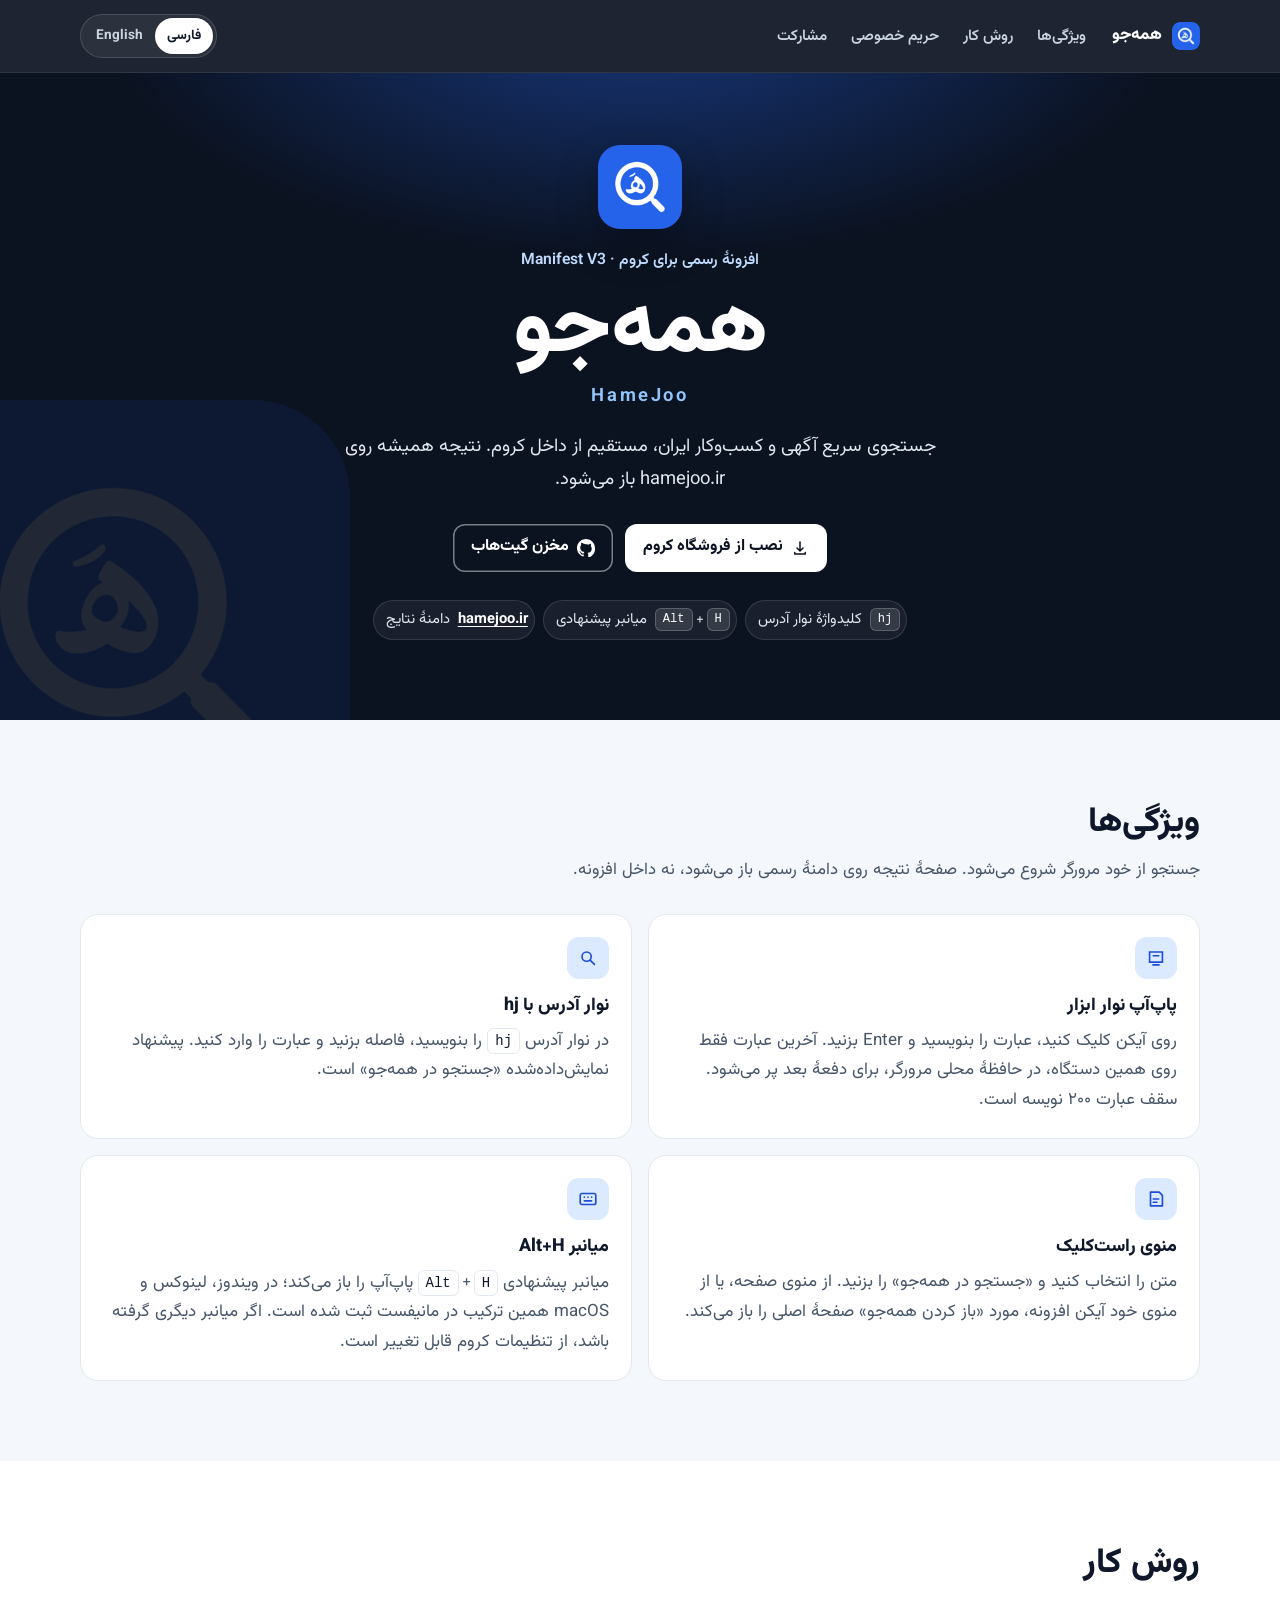
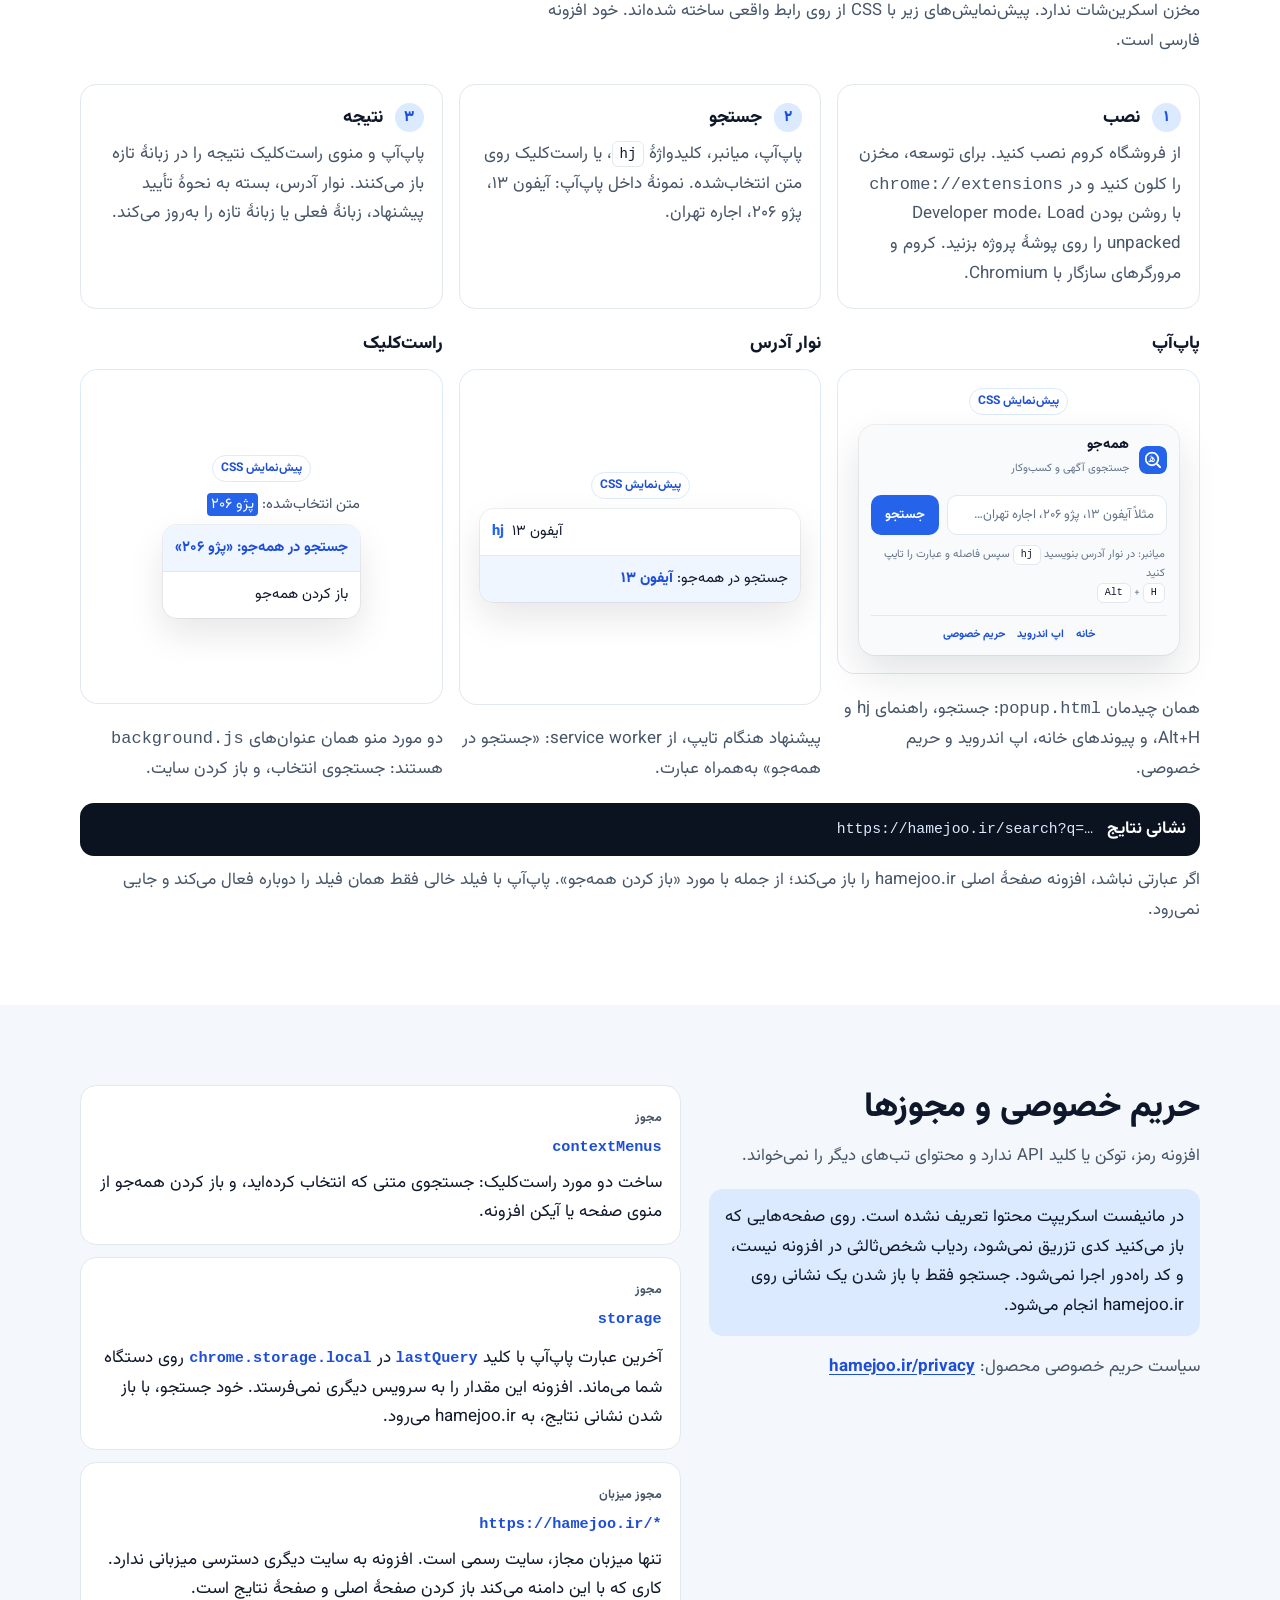
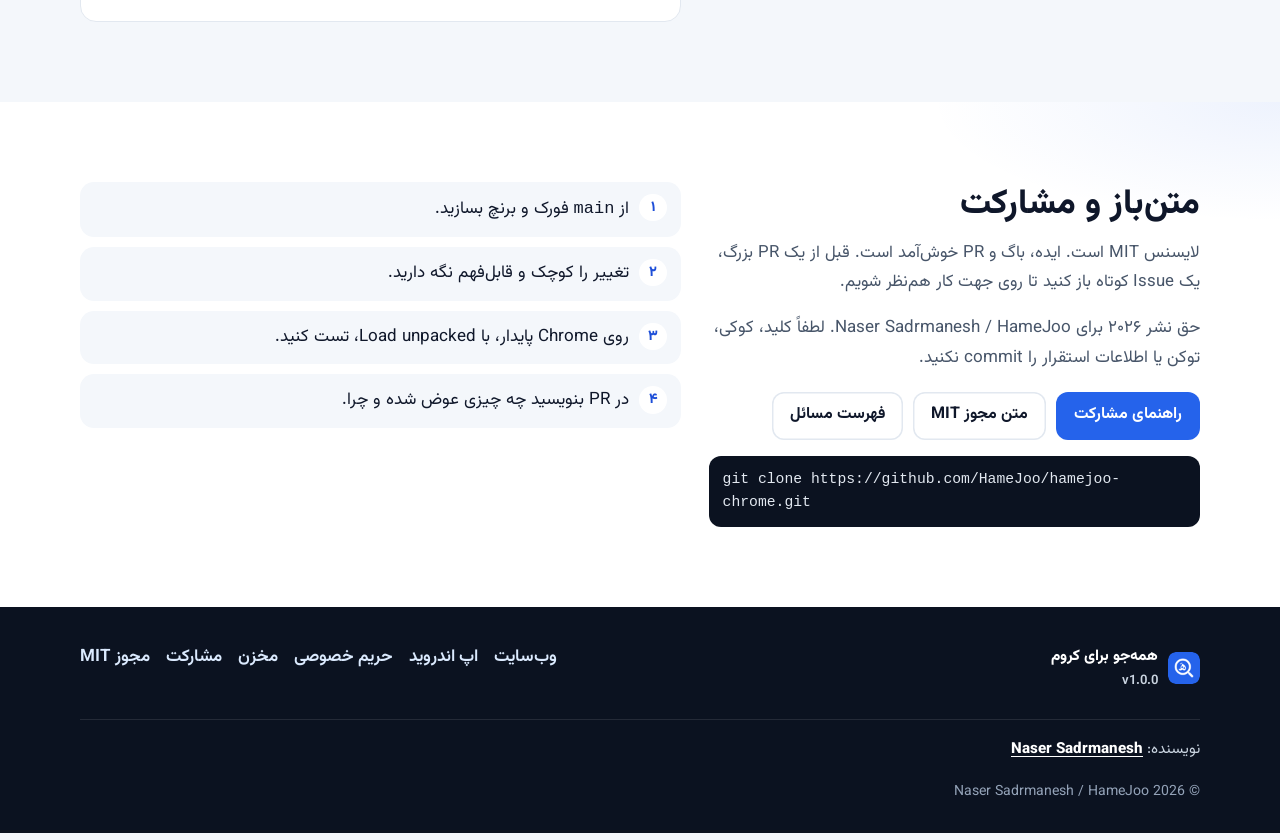
==== docs/index.html @ ddf00606 "Add a bilingual GitHub Pages site and refresh the README Publish a static Persian and English landin" ====
<!DOCTYPE html>
<html lang="fa" dir="rtl">
  <head>
    <meta charset="utf-8" />
    <meta name="viewport" content="width=device-width, initial-scale=1" />
    <title>همه‌جو برای کروم — جستجوی آگهی از داخل مرورگر</title>
    <meta
      name="description"
      content="افزونهٔ رسمی همه‌جو برای کروم. جستجوی آگهی و کسب‌وکار از پاپ‌آپ، نوار آدرس با کلیدواژهٔ hj، منوی راست‌کلیک و میانبر Alt+H. نتایج روی hamejoo.ir باز می‌شود."
    />
    <meta name="author" content="Naser Sadrmanesh" />
    <meta name="robots" content="index, follow" />
    <meta name="theme-color" content="#0b1220" />
    <meta name="color-scheme" content="light" />
    <meta name="google" content="notranslate" />
    <link rel="canonical" href="https://hamejoo.github.io/hamejoo-chrome/" />
    <link rel="alternate" hreflang="fa" href="https://hamejoo.github.io/hamejoo-chrome/?lang=fa" />
    <link rel="alternate" hreflang="en" href="https://hamejoo.github.io/hamejoo-chrome/?lang=en" />
    <link rel="alternate" hreflang="x-default" href="https://hamejoo.github.io/hamejoo-chrome/" />
    <meta property="og:type" content="website" />
    <meta property="og:site_name" content="همه‌جو" />
    <meta property="og:locale" content="fa_IR" />
    <meta property="og:locale:alternate" content="en_US" />
    <meta property="og:url" content="https://hamejoo.github.io/hamejoo-chrome/" />
    <meta property="og:title" content="همه‌جو برای کروم — جستجوی آگهی از داخل مرورگر" />
    <meta
      property="og:description"
      content="افزونهٔ رسمی همه‌جو برای کروم. جستجوی آگهی و کسب‌وکار از پاپ‌آپ، نوار آدرس با کلیدواژهٔ hj، منوی راست‌کلیک و میانبر Alt+H. نتایج روی hamejoo.ir باز می‌شود."
    />
    <meta property="og:image" content="https://hamejoo.github.io/hamejoo-chrome/icons/icon-512.png" />
    <meta property="og:image:type" content="image/png" />
    <meta property="og:image:width" content="512" />
    <meta property="og:image:height" content="512" />
    <meta property="og:image:alt" content="آیکن همه‌جو: ذره‌بین سفید و حرف ه روی زمینهٔ آبی" />
    <meta name="twitter:card" content="summary" />
    <meta name="twitter:title" content="همه‌جو برای کروم — جستجوی آگهی از داخل مرورگر" />
    <meta
      name="twitter:description"
      content="افزونهٔ رسمی همه‌جو برای کروم. جستجوی آگهی و کسب‌وکار از پاپ‌آپ، نوار آدرس با کلیدواژهٔ hj، منوی راست‌کلیک و میانبر Alt+H. نتایج روی hamejoo.ir باز می‌شود."
    />
    <meta name="twitter:image" content="https://hamejoo.github.io/hamejoo-chrome/icons/icon-512.png" />
    <meta name="twitter:image:alt" content="آیکن همه‌جو: ذره‌بین سفید و حرف ه روی زمینهٔ آبی" />
    <link rel="icon" href="icons/icon-32.png" type="image/png" sizes="32x32" />
    <link rel="icon" href="icons/icon-16.png" type="image/png" sizes="16x16" />
    <link rel="apple-touch-icon" href="icons/icon-128.png" />
    <link rel="preload" href="fonts/vazirmatn-wght.woff2" as="font" type="font/woff2" crossorigin />
    <link rel="stylesheet" href="styles.css" />
    <script>
      (function () {
        var lang = "fa";
        try {
          var q = new URLSearchParams(location.search).get("lang");
          if (q) q = q.toLowerCase();
          if (q === "en" || q === "fa") lang = q;
          else {
            var saved = localStorage.getItem("hamejoo-site-lang");
            if (saved === "en" || saved === "fa") lang = saved;
          }
        } catch (e) {}
        document.documentElement.lang = lang;
        document.documentElement.dir = lang === "fa" ? "rtl" : "ltr";
        if (lang === "en") {
          document.title = "HameJoo for Chrome — search classifieds from the browser";
        }
      })();
    </script>
    <script type="application/ld+json">
      {
        "@context": "https://schema.org",
        "@type": "SoftwareApplication",
        "name": "همه‌جو — جستجوی آگهی",
        "alternateName": "HameJoo for Chrome",
        "applicationCategory": "BrowserApplication",
        "operatingSystem": "Chrome",
        "softwareVersion": "1.0.0",
        "inLanguage": "fa",
        "description": "جستجوی سریع آگهی و کسب‌وکار در همه‌جو از نوار آدرس، منوی راست‌کلیک و پاپ‌آپ.",
        "url": "https://hamejoo.github.io/hamejoo-chrome/",
        "installUrl": "https://chromewebstore.google.com/detail/hhchlcjldhlccicaaeiifmfdbacedhoi",
        "image": "https://hamejoo.github.io/hamejoo-chrome/icons/icon-512.png",
        "codeRepository": "https://github.com/HameJoo/hamejoo-chrome",
        "license": "https://opensource.org/licenses/MIT",
        "author": {
          "@type": "Person",
          "name": "Naser Sadrmanesh",
          "url": "https://github.com/sadrmanesh"
        },
        "publisher": {
          "@type": "Organization",
          "name": "HameJoo",
          "url": "https://hamejoo.ir"
        }
      }
    </script>
  </head>
  <body id="top">
    <a class="skip" href="#main">
      <span data-fa>رفتن به محتوا</span>
      <span data-en>Skip to content</span>
    </a>

    <header class="site-header">
      <div class="wrap header-inner">
        <a class="brand" href="#top">
          <img src="icons/icon-32.png" width="28" height="28" alt="" />
          <span lang="fa">همه‌جو</span>
          <span class="sr-only" data-en>HameJoo</span>
        </a>
        <nav class="nav-primary" aria-label="بخش‌های صفحه">
          <a href="#features">
            <span data-fa>ویژگی‌ها</span>
            <span data-en>Features</span>
          </a>
          <a href="#how">
            <span data-fa>روش کار</span>
            <span data-en>How it works</span>
          </a>
          <a href="#privacy">
            <span data-fa>حریم خصوصی</span>
            <span data-en>Privacy</span>
          </a>
          <a href="#contribute">
            <span data-fa>مشارکت</span>
            <span data-en>Contribute</span>
          </a>
        </nav>
        <div class="lang" role="group" aria-label="زبان صفحه">
          <button type="button" data-lang="fa" lang="fa" aria-pressed="true">فارسی</button>
          <button type="button" data-lang="en" lang="en" aria-pressed="false">English</button>
        </div>
      </div>
    </header>

    <noscript>
      <p class="noscript">انتخاب زبان انگلیسی به جاوااسکریپت نیاز دارد. متن پیش‌فرض این صفحه فارسی است.</p>
    </noscript>

    <main id="main">
      <section class="hero" aria-labelledby="hero-title">
        <img
          class="hero-watermark"
          src="icons/icon-512.png"
          width="512"
          height="512"
          alt=""
          decoding="async"
          fetchpriority="low"
        />
        <div class="wrap hero-inner">
          <img
            class="hero-logo"
            src="icons/icon-128.png"
            width="84"
            height="84"
            alt=""
            fetchpriority="high"
          />
          <p class="eyebrow">
            <span data-fa>افزونهٔ رسمی برای کروم · Manifest V3</span>
            <span data-en>Official Chrome extension · Manifest V3</span>
          </p>
          <h1 id="hero-title">
            <span data-fa>همه‌جو</span>
            <span data-en lang="en">HameJoo</span>
          </h1>
          <p class="subname">
            <span data-fa lang="en">HameJoo</span>
            <span data-en lang="fa">همه‌جو</span>
          </p>
          <p class="lede">
            <span data-fa>جستجوی سریع آگهی و کسب‌وکار ایران، مستقیم از داخل کروم. نتیجه همیشه روی hamejoo.ir باز می‌شود.</span>
            <span data-en>Search Iranian classifieds and businesses straight from Chrome. Results always open on hamejoo.ir.</span>
          </p>
          <div class="actions">
            <a
              class="btn btn-light"
              href="https://chromewebstore.google.com/detail/hhchlcjldhlccicaaeiifmfdbacedhoi"
              target="_blank"
              rel="noopener noreferrer"
            >
              <svg viewBox="0 0 24 24" width="18" height="18" aria-hidden="true">
                <path
                  fill="currentColor"
                  d="M12 3a1 1 0 0 1 1 1v9.59l2.3-2.3a1 1 0 1 1 1.4 1.42l-4 4a1 1 0 0 1-1.4 0l-4-4a1 1 0 0 1 1.4-1.42L11 13.6V4a1 1 0 0 1 1-1zm-7 14a1 1 0 0 1 1 1v1h12v-1a1 1 0 1 1 2 0v2a1 1 0 0 1-1 1H5a1 1 0 0 1-1-1v-2a1 1 0 0 1 1-1z"
                />
              </svg>
              <span data-fa>نصب از فروشگاه کروم</span>
              <span data-en>Install from the Chrome Web Store</span>
              <span class="sr-only" data-fa>، در زبانهٔ تازه</span>
              <span class="sr-only" data-en>, opens in a new tab</span>
            </a>
            <a
              class="btn btn-ghost"
              href="https://github.com/HameJoo/hamejoo-chrome"
              target="_blank"
              rel="noopener noreferrer"
            >
              <svg viewBox="0 0 16 16" width="18" height="18" aria-hidden="true">
                <path
                  fill="currentColor"
                  d="M8 0C3.58 0 0 3.58 0 8c0 3.54 2.29 6.53 5.47 7.59.4.07.55-.17.55-.38 0-.19-.01-.82-.01-1.49-2.01.37-2.53-.49-2.69-.94-.09-.23-.48-.94-.82-1.13-.28-.15-.68-.52-.01-.53.63-.01 1.08.58 1.23.82.72 1.21 1.87.87 2.33.66.07-.52.28-.87.51-1.07-1.78-.2-3.64-.89-3.64-3.95 0-.87.31-1.59.82-2.15-.08-.2-.36-1.02.08-2.12 0 0 .67-.21 2.2.82A7.65 7.65 0 0 1 8 4.77c.68.003 1.36.092 2 .27 1.53-1.04 2.2-.82 2.2-.82.44 1.1.16 1.92.08 2.12.51.56.82 1.27.82 2.15 0 3.07-1.87 3.75-3.65 3.95.29.25.54.73.54 1.48 0 1.07-.01 1.93-.01 2.2 0 .21.15.46.55.38A8.01 8.01 0 0 0 16 8c0-4.42-3.58-8-8-8z"
                />
              </svg>
              <span data-fa>مخزن گیت‌هاب</span>
              <span data-en>View on GitHub</span>
              <span class="sr-only" data-fa>، در زبانهٔ تازه</span>
              <span class="sr-only" data-en>, opens in a new tab</span>
            </a>
          </div>
          <ul class="facts">
            <li>
              <kbd>hj</kbd>
              <span data-fa>کلیدواژهٔ نوار آدرس</span>
              <span data-en>address-bar keyword</span>
            </li>
            <li>
              <span class="keys" dir="ltr"><kbd>Alt</kbd>+<kbd>H</kbd></span>
              <span data-fa>میانبر پیشنهادی</span>
              <span data-en>suggested shortcut</span>
            </li>
            <li>
              <a href="https://hamejoo.ir/" target="_blank" rel="noopener noreferrer">hamejoo.ir</a>
              <span data-fa>دامنهٔ نتایج</span>
              <span data-en>where results open</span>
            </li>
          </ul>
        </div>
      </section>

      <section id="features" aria-labelledby="features-title">
        <div class="wrap">
          <div class="section-head">
            <h2 id="features-title">
              <span data-fa>ویژگی‌ها</span>
              <span data-en>Features</span>
            </h2>
            <p>
              <span data-fa>جستجو از خود مرورگر شروع می‌شود. صفحهٔ نتیجه روی دامنهٔ رسمی باز می‌شود، نه داخل افزونه.</span>
              <span data-en>Search starts in the browser. The results page opens on the official domain, not inside the extension.</span>
            </p>
          </div>
          <div class="grid-2">
            <article class="card">
              <div class="card-icon" aria-hidden="true">
                <svg viewBox="0 0 24 24" width="22" height="22">
                  <path
                    fill="none"
                    stroke="currentColor"
                    stroke-width="1.8"
                    d="M5 5.5h14v11H5zM8 19.5h8"
                  />
                  <path fill="none" stroke="currentColor" stroke-width="1.8" stroke-linecap="round" d="M9 9.5h6" />
                </svg>
              </div>
              <h3>
                <span data-fa>پاپ‌آپ نوار ابزار</span>
                <span data-en>Toolbar popup</span>
              </h3>
              <p>
                <span data-fa>روی آیکن کلیک کنید، عبارت را بنویسید و Enter بزنید. آخرین عبارت فقط روی همین دستگاه، در حافظهٔ محلی مرورگر، برای دفعهٔ بعد پر می‌شود. سقف عبارت ۲۰۰ نویسه است.</span>
                <span data-en>Click the icon, type a query, and press Enter. The last query is filled in next time from browser storage on this device only. Queries are limited to 200 characters.</span>
              </p>
            </article>
            <article class="card">
              <div class="card-icon" aria-hidden="true">
                <svg viewBox="0 0 24 24" width="22" height="22">
                  <circle cx="10.5" cy="10.5" r="5" fill="none" stroke="currentColor" stroke-width="1.8" />
                  <path fill="none" stroke="currentColor" stroke-width="1.8" stroke-linecap="round" d="M14.5 14.5 19 19" />
                </svg>
              </div>
              <h3>
                <span data-fa>نوار آدرس با hj</span>
                <span data-en>Address bar with hj</span>
              </h3>
              <p>
                <span data-fa>در نوار آدرس <span class="keys" dir="ltr"><kbd>hj</kbd></span> را بنویسید، فاصله بزنید و عبارت را وارد کنید. پیشنهاد نمایش‌داده‌شده «جستجو در همه‌جو» است.</span>
                <span data-en>Type <kbd>hj</kbd> in the address bar, press space, then the query. The suggestion reads «جستجو در همه‌جو».</span>
              </p>
            </article>
            <article class="card">
              <div class="card-icon" aria-hidden="true">
                <svg viewBox="0 0 24 24" width="22" height="22">
                  <path
                    fill="none"
                    stroke="currentColor"
                    stroke-width="1.8"
                    stroke-linejoin="round"
                    d="M6 4.5h9.5L19 8v11.5H6z"
                  />
                  <path fill="none" stroke="currentColor" stroke-width="1.8" stroke-linecap="round" d="M9 12h6M9 15.5h4" />
                </svg>
              </div>
              <h3>
                <span data-fa>منوی راست‌کلیک</span>
                <span data-en>Right-click menu</span>
              </h3>
              <p>
                <span data-fa>متن را انتخاب کنید و «جستجو در همه‌جو» را بزنید. از منوی صفحه، یا از منوی خود آیکن افزونه، مورد «باز کردن همه‌جو» صفحهٔ اصلی را باز می‌کند.</span>
                <span data-en>Select text and choose «جستجو در همه‌جو». From the page menu, or the extension icon’s menu, «باز کردن همه‌جو» opens the homepage.</span>
              </p>
            </article>
            <article class="card">
              <div class="card-icon" aria-hidden="true">
                <svg viewBox="0 0 24 24" width="22" height="22">
                  <rect x="3.5" y="6" width="17" height="12" rx="2" fill="none" stroke="currentColor" stroke-width="1.8" />
                  <path fill="none" stroke="currentColor" stroke-width="1.8" stroke-linecap="round" d="M8 10h.01M12 10h.01M16 10h.01M8 14h8" />
                </svg>
              </div>
              <h3>
                <span data-fa>میانبر Alt+H</span>
                <span data-en>Alt+H shortcut</span>
              </h3>
              <p>
                <span data-fa>میانبر پیشنهادی <span class="keys" dir="ltr"><kbd>Alt</kbd>+<kbd>H</kbd></span> پاپ‌آپ را باز می‌کند؛ در ویندوز، لینوکس و macOS همین ترکیب در مانیفست ثبت شده است. اگر میانبر دیگری گرفته باشد، از تنظیمات کروم قابل تغییر است.</span>
                <span data-en>The suggested shortcut <span class="keys" dir="ltr"><kbd>Alt</kbd>+<kbd>H</kbd></span> opens the popup. The manifest sets that combination on Windows, Linux, and macOS. Chrome lets you change it if the keys are already taken.</span>
              </p>
            </article>
          </div>
        </div>
      </section>

      <section id="how" class="band" aria-labelledby="how-title">
        <div class="wrap">
          <div class="section-head">
            <h2 id="how-title">
              <span data-fa>روش کار</span>
              <span data-en>How it works</span>
            </h2>
            <p>
              <span data-fa>مخزن اسکرین‌شات ندارد. پیش‌نمایش‌های زیر با CSS از روی رابط واقعی ساخته شده‌اند. خود افزونه فارسی است.</span>
              <span data-en>The repository has no screenshots. These previews are CSS reconstructions of the real interface. The extension itself is in Persian.</span>
            </p>
          </div>

          <div class="steps">
            <article class="step">
              <h3>
                <span class="num"><span data-fa>۱</span><span data-en>1</span></span>
                <span data-fa>نصب</span>
                <span data-en>Install</span>
              </h3>
              <p>
                <span data-fa>از فروشگاه کروم نصب کنید. برای توسعه، مخزن را کلون کنید و در <code>chrome://extensions</code> با روشن بودن Developer mode، Load unpacked را روی پوشهٔ پروژه بزنید. کروم و مرورگرهای سازگار با Chromium.</span>
                <span data-en>Install from the Chrome Web Store. To develop, clone the repo and use Load unpacked on <code>chrome://extensions</code> with Developer mode on. Chrome and other Chromium browsers.</span>
              </p>
            </article>
            <article class="step">
              <h3>
                <span class="num"><span data-fa>۲</span><span data-en>2</span></span>
                <span data-fa>جستجو</span>
                <span data-en>Search</span>
              </h3>
              <p>
                <span data-fa>پاپ‌آپ، میانبر، کلیدواژهٔ <kbd>hj</kbd>، یا راست‌کلیک روی متن انتخاب‌شده. نمونهٔ داخل پاپ‌آپ: آیفون ۱۳، پژو ۲۰۶، اجاره تهران.</span>
                <span data-en>Use the popup, the shortcut, the <kbd>hj</kbd> keyword, or a right-click on selected text. The popup’s own examples are iPhone 13, Peugeot 206, and rent in Tehran.</span>
              </p>
            </article>
            <article class="step">
              <h3>
                <span class="num"><span data-fa>۳</span><span data-en>3</span></span>
                <span data-fa>نتیجه</span>
                <span data-en>Results</span>
              </h3>
              <p>
                <span data-fa>پاپ‌آپ و منوی راست‌کلیک نتیجه را در زبانهٔ تازه باز می‌کنند. نوار آدرس، بسته به نحوهٔ تأیید پیشنهاد، زبانهٔ فعلی یا زبانهٔ تازه را به‌روز می‌کند.</span>
                <span data-en>The popup and the right-click menu open the result in a new tab. The address bar updates the current tab or opens a new one, depending on how the suggestion is accepted.</span>
              </p>
            </article>
          </div>

          <div class="gallery">
            <article class="mock-card">
              <h3>
                <span data-fa>پاپ‌آپ</span>
                <span data-en>Popup</span>
              </h3>
              <div class="canvas" inert aria-hidden="true">
                <p class="mock-tag"><span data-fa>پیش‌نمایش CSS</span><span data-en>CSS preview</span></p>
                <div class="mock-popup" lang="fa" dir="rtl">
                  <div class="mock-head">
                    <img src="icons/icon-48.png" width="28" height="28" alt="" />
                    <div>
                      <strong>همه‌جو</strong>
                      <span>جستجوی آگهی و کسب‌وکار</span>
                    </div>
                  </div>
                  <div class="mock-form">
                    <div class="mock-input">مثلاً آیفون ۱۳، پژو ۲۰۶، اجاره تهران…</div>
                    <div class="mock-go">جستجو</div>
                  </div>
                  <p class="mock-hint">
                    میانبر: در نوار آدرس بنویسید
                    <span class="keys" dir="ltr"><kbd>hj</kbd></span>
                    سپس فاصله و عبارت را تایپ کنید
                    <br />
                    <span class="keys" dir="ltr"><kbd>Alt</kbd>+<kbd>H</kbd></span>
                  </p>
                  <div class="mock-links">
                    <span>خانه</span>
                    <span>اپ اندروید</span>
                    <span>حریم خصوصی</span>
                  </div>
                </div>
              </div>
              <p class="caption">
                <span data-fa>همان چیدمان <code>popup.html</code>: جستجو، راهنمای hj و Alt+H، و پیوندهای خانه، اپ اندروید و حریم خصوصی.</span>
                <span data-en>The same layout as <code>popup.html</code>: search, the hj and Alt+H hint, and links to home, the Android app, and privacy.</span>
              </p>
            </article>

            <article class="mock-card">
              <h3>
                <span data-fa>نوار آدرس</span>
                <span data-en>Address bar</span>
              </h3>
              <div class="canvas" inert aria-hidden="true">
                <p class="mock-tag"><span data-fa>پیش‌نمایش CSS</span><span data-en>CSS preview</span></p>
                <div class="omnibox">
                  <div class="omni-bar" dir="ltr">
                    <span class="kw">hj</span>
                    <span lang="fa">آیفون ۱۳</span>
                  </div>
                  <div class="omni-suggest" lang="fa" dir="rtl">
                    جستجو در همه‌جو: <span class="match">آیفون ۱۳</span>
                  </div>
                </div>
              </div>
              <p class="caption">
                <span data-fa>پیشنهاد هنگام تایپ، از service worker: «جستجو در همه‌جو» به‌همراه عبارت.</span>
                <span data-en>The suggestion while typing comes from the service worker: «جستجو در همه‌جو» plus the query.</span>
              </p>
            </article>

            <article class="mock-card">
              <h3>
                <span data-fa>راست‌کلیک</span>
                <span data-en>Right-click</span>
              </h3>
              <div class="canvas" inert aria-hidden="true">
                <p class="mock-tag"><span data-fa>پیش‌نمایش CSS</span><span data-en>CSS preview</span></p>
                <div lang="fa" dir="rtl">
                  <p class="selection-sample">متن انتخاب‌شده: <mark>پژو ۲۰۶</mark></p>
                  <div class="menu">
                    <div class="menu-item is-active">جستجو در همه‌جو: «پژو ۲۰۶»</div>
                    <div class="menu-item">باز کردن همه‌جو</div>
                  </div>
                </div>
              </div>
              <p class="caption">
                <span data-fa>دو مورد منو همان عنوان‌های <code>background.js</code> هستند: جستجوی انتخاب، و باز کردن سایت.</span>
                <span data-en>Both menu labels are the titles from <code>background.js</code>: search the selection, or open the site.</span>
              </p>
            </article>
          </div>

          <div class="url-row">
            <span>
              <span data-fa>نشانی نتایج</span>
              <span data-en>Results URL</span>
            </span>
            <code>https://hamejoo.ir/search?q=…</code>
          </div>
          <p class="lead">
            <span data-fa>اگر عبارتی نباشد، افزونه صفحهٔ اصلی hamejoo.ir را باز می‌کند؛ از جمله با مورد «باز کردن همه‌جو». پاپ‌آپ با فیلد خالی فقط همان فیلد را دوباره فعال می‌کند و جایی نمی‌رود.</span>
            <span data-en>With no query, the extension opens the hamejoo.ir homepage, including via «باز کردن همه‌جو». An empty popup only refocuses the field and does not navigate.</span>
          </p>
        </div>
      </section>

      <section id="privacy" aria-labelledby="privacy-title">
        <div class="wrap privacy-grid">
          <div class="privacy-copy">
            <h2 id="privacy-title">
              <span data-fa>حریم خصوصی و مجوزها</span>
              <span data-en>Privacy and permissions</span>
            </h2>
            <p class="lead">
              <span data-fa>افزونه رمز، توکن یا کلید API ندارد و محتوای تب‌های دیگر را نمی‌خواند.</span>
              <span data-en>The extension has no password, token, or API key, and it does not read the contents of other tabs.</span>
            </p>
            <div class="callout">
              <p>
                <span data-fa>در مانیفست اسکریپت محتوا تعریف نشده است. روی صفحه‌هایی که باز می‌کنید کدی تزریق نمی‌شود، ردیاب شخص‌ثالثی در افزونه نیست، و کد راه‌دور اجرا نمی‌شود. جستجو فقط با باز شدن یک نشانی روی hamejoo.ir انجام می‌شود.</span>
                <span data-en>The manifest declares no content script. Nothing is injected into pages you visit, the extension has no third-party tracker, and it runs no remote code. A search happens by opening a URL on hamejoo.ir.</span>
              </p>
            </div>
            <p>
              <span data-fa>سیاست حریم خصوصی محصول: </span>
              <span data-en>Product privacy policy: </span>
              <a href="https://hamejoo.ir/privacy" target="_blank" rel="noopener noreferrer">hamejoo.ir/privacy</a>
            </p>
          </div>
          <ul class="perms">
            <li>
              <p class="perm-kicker">
                <span data-fa>مجوز</span>
                <span data-en>Permission</span>
              </p>
              <code>contextMenus</code>
              <p>
                <span data-fa>ساخت دو مورد راست‌کلیک: جستجوی متنی که انتخاب کرده‌اید، و باز کردن همه‌جو از منوی صفحه یا آیکن افزونه.</span>
                <span data-en>Adds two right-click items: search the text you selected, and open HameJoo from the page menu or the extension icon.</span>
              </p>
            </li>
            <li>
              <p class="perm-kicker">
                <span data-fa>مجوز</span>
                <span data-en>Permission</span>
              </p>
              <code>storage</code>
              <p>
                <span data-fa>آخرین عبارت پاپ‌آپ با کلید <code>lastQuery</code> در <code>chrome.storage.local</code> روی دستگاه شما می‌ماند. افزونه این مقدار را به سرویس دیگری نمی‌فرستد. خود جستجو، با باز شدن نشانی نتایج، به hamejoo.ir می‌رود.</span>
                <span data-en>The popup’s last query is kept under the key <code>lastQuery</code> in <code>chrome.storage.local</code> on your device. The extension does not send that saved value to another service. The search itself goes to hamejoo.ir by opening the results URL.</span>
              </p>
            </li>
            <li>
              <p class="perm-kicker">
                <span data-fa>مجوز میزبان</span>
                <span data-en>Host permission</span>
              </p>
              <code>https://hamejoo.ir/*</code>
              <p>
                <span data-fa>تنها میزبان مجاز، سایت رسمی است. افزونه به سایت دیگری دسترسی میزبانی ندارد. کاری که با این دامنه می‌کند باز کردن صفحهٔ اصلی و صفحهٔ نتایج است.</span>
                <span data-en>The only allowed host is the official site. The extension has no host access to any other site. What it does with this domain is open the homepage and the results page.</span>
              </p>
            </li>
          </ul>
        </div>
      </section>

      <section id="contribute" class="contrib" aria-labelledby="contrib-title">
        <div class="wrap contrib-grid">
          <div class="contrib-copy">
            <h2 id="contrib-title">
              <span data-fa>متن‌باز و مشارکت</span>
              <span data-en>Open source</span>
            </h2>
            <p class="lead">
              <span data-fa>لایسنس MIT است. ایده، باگ و PR خوش‌آمد است. قبل از یک PR بزرگ، یک Issue کوتاه باز کنید تا روی جهت کار هم‌نظر شویم.</span>
              <span data-en>The license is MIT. Ideas, bugs, and pull requests are welcome. Before a large pull request, open a short issue so we can agree on the direction.</span>
            </p>
            <p>
              <span data-fa>حق نشر ۲۰۲۶ برای Naser Sadrmanesh / HameJoo. لطفاً کلید، کوکی، توکن یا اطلاعات استقرار را commit نکنید.</span>
              <span data-en>Copyright 2026 Naser Sadrmanesh / HameJoo. Please do not commit keys, cookies, tokens, or deployment details.</span>
            </p>
            <div class="contrib-actions">
              <a class="btn btn-blue" href="https://github.com/HameJoo/hamejoo-chrome/blob/main/CONTRIBUTING.md" target="_blank" rel="noopener noreferrer">
                <span data-fa>راهنمای مشارکت</span>
                <span data-en>Contributing guide</span>
              </a>
              <a class="btn btn-line" href="https://github.com/HameJoo/hamejoo-chrome/blob/main/LICENSE" target="_blank" rel="noopener noreferrer">
                <span data-fa>متن مجوز MIT</span>
                <span data-en>MIT license</span>
              </a>
              <a class="btn btn-line" href="https://github.com/HameJoo/hamejoo-chrome/issues" target="_blank" rel="noopener noreferrer">
                <span data-fa>فهرست مسائل</span>
                <span data-en>Issues</span>
              </a>
            </div>
            <pre><code>git clone https://github.com/HameJoo/hamejoo-chrome.git</code></pre>
          </div>
          <ol class="steps-list">
            <li>
              <span>
                <span data-fa>از <code>main</code> فورک و برنچ بسازید.</span>
                <span data-en>Fork, and branch from <code>main</code>.</span>
              </span>
            </li>
            <li>
              <span>
                <span data-fa>تغییر را کوچک و قابل‌فهم نگه دارید.</span>
                <span data-en>Keep the change small and easy to understand.</span>
              </span>
            </li>
            <li>
              <span>
                <span data-fa>روی Chrome پایدار، با Load unpacked، تست کنید.</span>
                <span data-en>Test on stable Chrome with Load unpacked.</span>
              </span>
            </li>
            <li>
              <span>
                <span data-fa>در PR بنویسید چه چیزی عوض شده و چرا.</span>
                <span data-en>In the pull request, say what changed and why.</span>
              </span>
            </li>
          </ol>
        </div>
      </section>
    </main>

    <footer class="site-footer">
      <div class="wrap footer-inner">
        <div class="footer-brand">
          <img src="icons/icon-48.png" width="32" height="32" alt="" />
          <p>
            <span data-fa>همه‌جو برای کروم</span>
            <span data-en>HameJoo for Chrome</span>
            <span class="ver">v1.0.0</span>
          </p>
        </div>
        <nav class="nav-footer" aria-label="پیوندهای پاورقی">
          <a href="https://hamejoo.ir/" target="_blank" rel="noopener noreferrer">
            <span data-fa>وب‌سایت</span>
            <span data-en>Website</span>
          </a>
          <a href="https://hamejoo.ir/download" target="_blank" rel="noopener noreferrer">
            <span data-fa>اپ اندروید</span>
            <span data-en>Android app</span>
          </a>
          <a href="https://hamejoo.ir/privacy" target="_blank" rel="noopener noreferrer">
            <span data-fa>حریم خصوصی</span>
            <span data-en>Privacy</span>
          </a>
          <a href="https://github.com/HameJoo/hamejoo-chrome" target="_blank" rel="noopener noreferrer">
            <span data-fa>مخزن</span>
            <span data-en>Repository</span>
          </a>
          <a href="https://github.com/HameJoo/hamejoo-chrome/blob/main/CONTRIBUTING.md">
            <span data-fa>مشارکت</span>
            <span data-en>Contributing</span>
          </a>
          <a href="https://github.com/HameJoo/hamejoo-chrome/blob/main/LICENSE">
            <span data-fa>مجوز MIT</span>
            <span data-en>MIT license</span>
          </a>
        </nav>
        <p class="credit">
          <span data-fa>نویسنده: </span>
          <span data-en>Author: </span>
          <a href="https://github.com/sadrmanesh" target="_blank" rel="noopener noreferrer">Naser Sadrmanesh</a>
        </p>
        <p class="copy">© 2026 Naser Sadrmanesh / HameJoo</p>
      </div>
    </footer>
    <script src="app.js"></script>
  </body>
</html>
---- docs/styles.css ----
/* Vazirmatn, SIL OFL — see fonts/OFL.txt */

@font-face {
  font-family: Vazirmatn;
  src: url("fonts/vazirmatn-wght.woff2") format("woff2");
  font-weight: 400 800;
  font-style: normal;
  font-display: swap;
}

:root {
  --navy: #0b1220;
  --ink: #0f172a;
  --muted: #475569;
  --line: #e2e8f0;
  --blue: #2563eb;
  --blue-deep: #1d4ed8;
  --blue-soft: #dbeafe;
  --bg: #f4f7fb;
  --card: #ffffff;
  --hero-text: #e2e8f0;
  --hero-dim: #cbd5e1;
  --max: 1120px;
  --header: 72px;
  color-scheme: light;
}

*,
*::before,
*::after {
  box-sizing: border-box;
}

html {
  scroll-behavior: smooth;
}

body {
  margin: 0;
  font-family: Vazirmatn, Tahoma, "Segoe UI", sans-serif;
  font-size: 1.0625rem;
  line-height: 1.75;
  color: var(--ink);
  background: var(--bg);
  text-rendering: optimizeLegibility;
}

img {
  max-width: 100%;
  height: auto;
}

a {
  color: var(--blue-deep);
  text-underline-offset: 3px;
}

a:hover {
  text-decoration-thickness: 2px;
}

:focus-visible {
  outline: 3px solid var(--blue);
  outline-offset: 3px;
}

.site-header :focus-visible,
.hero :focus-visible,
.site-footer :focus-visible {
  outline-color: #fff;
}

::selection {
  background: #bfdbfe;
  color: var(--ink);
}

[data-en] {
  display: none;
}

html[lang="en"] [data-fa] {
  display: none;
}

html[lang="en"] [data-en] {
  display: inline;
}

.skip {
  position: absolute;
  inset-inline-start: 12px;
  top: 8px;
  z-index: 40;
  padding: 8px 12px;
  border-radius: 8px;
  background: #fff;
  color: var(--ink);
  transform: translateY(-150%);
}

.skip:focus {
  transform: none;
}

.wrap {
  width: min(var(--max), calc(100% - 32px));
  margin-inline: auto;
}

.sr-only {
  position: absolute;
  width: 1px;
  height: 1px;
  padding: 0;
  margin: -1px;
  overflow: hidden;
  clip: rect(0, 0, 0, 0);
  white-space: nowrap;
  border: 0;
}

.noscript {
  margin: 0;
  padding: 10px 16px;
  background: #fff7ed;
  color: #9a3412;
  text-align: center;
  font-size: 0.95rem;
}

.site-header {
  position: sticky;
  top: 0;
  z-index: 30;
  background: rgba(11, 18, 32, 0.92);
  backdrop-filter: blur(16px);
  border-bottom: 1px solid rgba(255, 255, 255, 0.08);
}

.header-inner {
  display: flex;
  align-items: center;
  gap: 16px;
  min-height: var(--header);
}

.brand {
  display: inline-flex;
  align-items: center;
  gap: 10px;
  color: #fff;
  text-decoration: none;
  font-weight: 800;
  font-size: 1.05rem;
  flex-shrink: 0;
}

.brand img {
  width: 28px;
  height: 28px;
  border-radius: 8px;
}

.nav-primary {
  display: flex;
  flex-wrap: wrap;
  gap: 2px 4px;
}

.nav-primary a {
  display: inline-flex;
  align-items: center;
  min-height: 44px;
  padding: 6px 10px;
  color: var(--hero-dim);
  text-decoration: none;
  font-weight: 600;
  font-size: 0.95rem;
  border-radius: 8px;
}

.nav-primary a:hover {
  color: #fff;
  background: rgba(255, 255, 255, 0.06);
}

.lang {
  display: inline-flex;
  padding: 3px;
  border-radius: 999px;
  background: rgba(255, 255, 255, 0.06);
  border: 1px solid rgba(255, 255, 255, 0.14);
  flex-shrink: 0;
  margin-inline-start: auto;
}

.lang button {
  border: 0;
  background: transparent;
  color: var(--hero-dim);
  font: inherit;
  font-size: 0.85rem;
  font-weight: 700;
  min-height: 36px;
  padding: 0 12px;
  border-radius: 999px;
  cursor: pointer;
}

html[lang="fa"] .lang [data-lang="fa"],
html[lang="en"] .lang [data-lang="en"] {
  background: #fff;
  color: var(--ink);
}

.hero {
  position: relative;
  overflow: hidden;
  background:
    radial-gradient(900px 420px at 50% -10%, rgba(37, 99, 235, 0.45), transparent 60%),
    var(--navy);
  color: #fff;
  text-align: center;
  padding: 72px 0 80px;
}

.hero-watermark {
  position: absolute;
  width: min(440px, 80vw);
  height: auto;
  inset-inline-end: -90px;
  bottom: -120px;
  opacity: 0.09;
  pointer-events: none;
  user-select: none;
}

.hero-inner {
  position: relative;
  display: flex;
  flex-direction: column;
  align-items: center;
}

.hero-logo {
  width: 84px;
  height: 84px;
  border-radius: 22px;
  box-shadow: 0 16px 40px rgba(0, 0, 0, 0.28);
}

.eyebrow {
  margin: 18px 0 0;
  color: #bfdbfe;
  font-weight: 600;
  font-size: 0.98rem;
}

.hero h1 {
  margin: 8px 0 0;
  font-size: clamp(3rem, 8vw, 5.4rem);
  font-weight: 800;
  line-height: 1.12;
  letter-spacing: 0;
  text-wrap: balance;
}

.subname {
  margin: 2px 0 0;
  font-weight: 650;
  font-size: 1.15rem;
  color: #93c5fd;
}

html[lang="fa"] .subname {
  letter-spacing: 0.14em;
}

.lede {
  margin: 18px 0 0;
  max-width: 38rem;
  color: var(--hero-text);
  font-size: 1.15rem;
}

.actions {
  display: flex;
  flex-wrap: wrap;
  justify-content: center;
  gap: 12px;
  margin-top: 28px;
}

.btn {
  display: inline-flex;
  align-items: center;
  justify-content: center;
  gap: 8px;
  min-height: 48px;
  padding: 12px 18px;
  border-radius: 12px;
  font: inherit;
  font-weight: 750;
  font-size: 1rem;
  text-decoration: none;
  line-height: 1.3;
}

.btn svg {
  flex-shrink: 0;
}

.btn-light {
  background: #fff;
  color: var(--navy);
}

.btn-light:hover {
  background: #eff6ff;
}

.btn-ghost {
  color: #fff;
  background: transparent;
  box-shadow: inset 0 0 0 1.5px rgba(255, 255, 255, 0.45);
}

.btn-ghost:hover {
  background: rgba(255, 255, 255, 0.08);
}

.btn-blue {
  background: var(--blue);
  color: #fff;
}

.btn-blue:hover {
  background: var(--blue-deep);
  color: #fff;
}

.btn-line {
  background: #fff;
  color: var(--ink);
  box-shadow: inset 0 0 0 1.5px var(--line);
}

.btn-line:hover {
  border-color: transparent;
  box-shadow: inset 0 0 0 1.5px var(--blue);
  color: var(--blue-deep);
}

.facts {
  display: flex;
  flex-wrap: wrap;
  justify-content: center;
  gap: 8px;
  margin: 28px 0 0;
  padding: 0;
  list-style: none;
}

.facts li {
  display: inline-flex;
  align-items: center;
  gap: 8px;
  min-height: 40px;
  padding-block: 4px;
  padding-inline: 6px 12px;
  border-radius: 999px;
  background: rgba(255, 255, 255, 0.06);
  border: 1px solid rgba(255, 255, 255, 0.12);
  color: var(--hero-text);
  font-size: 0.92rem;
}

.facts a {
  color: #fff;
  font-weight: 700;
}

kbd,
code,
pre,
.keys {
  font-family: ui-monospace, SFMono-Regular, "Cascadia Code", Menlo, Consolas, monospace;
  direction: ltr;
  unicode-bidi: isolate;
}

.keys {
  display: inline-flex;
  align-items: center;
  gap: 3px;
  white-space: nowrap;
  font-family: inherit;
}

code {
  overflow-wrap: anywhere;
}

kbd {
  display: inline-block;
  padding: 1px 7px;
  border-radius: 6px;
  border: 1px solid var(--line);
  background: #fff;
  color: var(--ink);
  font-size: 0.82em;
  line-height: 1.6;
}

.hero kbd {
  border-color: rgba(255, 255, 255, 0.2);
  background: rgba(255, 255, 255, 0.12);
  color: #fff;
}

section {
  padding: 80px 0;
  scroll-margin-top: 84px;
}

.section-head {
  max-width: 42rem;
  margin-bottom: 28px;
}

.section-head h2,
.contrib h2,
.privacy-copy h2 {
  margin: 0;
  font-size: clamp(1.7rem, 3vw, 2.15rem);
  line-height: 1.35;
  font-weight: 800;
}

.section-head p,
.lead {
  margin: 10px 0 0;
  color: var(--muted);
  font-size: 1.05rem;
}

.grid-2 {
  display: grid;
  grid-template-columns: 1fr 1fr;
  gap: 16px;
}

.grid-2 > *,
.steps > *,
.gallery > *,
.privacy-grid > *,
.contrib-grid > *,
.card,
.step,
.mock-card,
.privacy-copy,
.contrib-copy {
  min-width: 0;
}

.card {
  min-width: 0;
  background: var(--card);
  border: 1px solid var(--line);
  border-radius: 18px;
  padding: 22px;
}

.card:hover {
  border-color: #bfdbfe;
}

.card-icon {
  display: grid;
  place-items: center;
  width: 42px;
  height: 42px;
  border-radius: 12px;
  background: var(--blue-soft);
  color: var(--blue-deep);
  margin-bottom: 14px;
}

.card h3,
.step h3,
.mock-card h3 {
  margin: 0;
  font-size: 1.12rem;
  line-height: 1.45;
  font-weight: 800;
}

.card p,
.step p,
.mock-card .caption {
  margin: 8px 0 0;
  color: var(--muted);
}

.num {
  display: inline-grid;
  place-items: center;
  width: 1.8rem;
  height: 1.8rem;
  margin-inline-end: 8px;
  border-radius: 999px;
  background: var(--blue-soft);
  color: var(--blue-deep);
  font-size: 0.95rem;
  vertical-align: middle;
}

.steps {
  display: grid;
  grid-template-columns: repeat(3, 1fr);
  gap: 16px;
  margin-bottom: 22px;
}

.step {
  min-width: 0;
  padding: 18px;
  border-radius: 16px;
  background: #fff;
  border: 1px solid var(--line);
}

.gallery {
  display: grid;
  grid-template-columns: repeat(3, 1fr);
  gap: 16px;
}

.mock-card {
  min-width: 0;
  display: flex;
  flex-direction: column;
  gap: 12px;
}

.canvas {
  flex: 1;
  display: grid;
  align-content: center;
  justify-items: center;
  gap: 10px;
  min-height: 300px;
  padding: 18px 14px;
  border-radius: 18px;
  background:
    linear-gradient(#fff, #fff) padding-box,
    linear-gradient(180deg, #dbeafe, #e2e8f0) border-box;
  border: 1px solid transparent;
  box-shadow: inset 0 0 0 1px rgba(255, 255, 255, 0.6);
}

.mock-tag {
  margin: 0;
  padding: 2px 8px;
  border-radius: 999px;
  background: #fff;
  color: var(--blue-deep);
  font-size: 0.75rem;
  font-weight: 700;
  border: 1px solid var(--blue-soft);
}

.caption strong {
  color: var(--ink);
  font-weight: 700;
}

.mock-popup {
  width: min(320px, 100%);
  padding: 12px;
  border-radius: 16px;
  background: #f8fafc;
  color: #0f172a;
  box-shadow:
    0 18px 40px rgba(15, 23, 42, 0.12),
    0 0 0 1px rgba(15, 23, 42, 0.06);
  text-align: start;
}

.mock-head {
  display: flex;
  align-items: center;
  gap: 10px;
  margin-bottom: 12px;
}

.mock-head img {
  width: 28px;
  height: 28px;
  border-radius: 8px;
}

.mock-head strong,
.mock-menu strong {
  display: block;
  font-size: 14px;
  font-weight: 800;
  line-height: 1.2;
}

.mock-head span,
.mock-hint,
.mock-links {
  color: #64748b;
  font-size: 11px;
  line-height: 1.6;
}

.mock-form {
  display: flex;
  gap: 8px;
  align-items: center;
}

.mock-input,
.mock-go {
  height: 40px;
  border-radius: 10px;
  font-size: 13px;
}

.mock-input {
  flex: 1;
  min-width: 0;
  display: flex;
  align-items: center;
  height: auto;
  min-height: 40px;
  padding: 8px 12px;
  border: 1px solid #e2e8f0;
  background: #fff;
  color: #64748b;
  line-height: 1.45;
  white-space: normal;
}

.mock-go {
  display: grid;
  place-items: center;
  padding: 0 14px;
  background: var(--blue);
  color: #fff;
  font-weight: 700;
  white-space: nowrap;
}

.mock-hint {
  margin: 10px 2px 0;
}

.mock-hint kbd {
  background: #fff;
  color: #0f172a;
  border-color: #e2e8f0;
  font-size: 10px;
}

.mock-links {
  display: flex;
  justify-content: center;
  gap: 12px;
  margin-top: 12px;
  padding-top: 10px;
  border-top: 1px solid #e2e8f0;
  font-weight: 700;
  color: #1d4ed8;
}

.omnibox,
.menu {
  width: min(100%, 320px);
  border-radius: 14px;
  background: #fff;
  box-shadow:
    0 16px 36px rgba(15, 23, 42, 0.1),
    0 0 0 1px rgba(15, 23, 42, 0.06);
  overflow: hidden;
  text-align: start;
}

.omni-bar,
.omni-suggest,
.menu-item {
  padding: 10px 12px;
  font-size: 0.92rem;
}

.omni-bar {
  display: flex;
  align-items: center;
  gap: 8px;
  color: var(--ink);
  border-bottom: 1px solid var(--line);
}

.kw {
  color: var(--blue);
  font-weight: 800;
}

.omni-suggest {
  background: #eff6ff;
  color: var(--ink);
}

.match {
  color: var(--blue-deep);
  font-weight: 800;
}

.selection-sample {
  margin: 0 0 8px;
  color: var(--muted);
  font-size: 0.92rem;
}

.selection-sample mark {
  background: var(--blue);
  color: #fff;
  padding: 0 4px;
  border-radius: 4px;
}

.menu-item {
  color: var(--ink);
}

.menu-item + .menu-item {
  border-top: 1px solid var(--line);
}

.menu-item.is-active {
  background: #eff6ff;
  color: var(--blue-deep);
  font-weight: 700;
}

.band {
  background: #fff;
}

.url-row {
  display: flex;
  flex-wrap: wrap;
  align-items: center;
  gap: 10px 14px;
  margin-top: 18px;
  padding: 12px 14px;
  border-radius: 14px;
  background: var(--navy);
  color: var(--hero-text);
}

.url-row span {
  font-weight: 700;
  color: #fff;
}

.url-row code {
  min-width: 0;
  color: #dbeafe;
  font-size: 0.92rem;
  overflow-wrap: anywhere;
}

.privacy-grid,
.contrib-grid {
  display: grid;
  grid-template-columns: 0.9fr 1.1fr;
  gap: 28px;
  align-items: start;
}

.privacy-copy p,
.contrib-copy p,
.contrib-copy li {
  color: var(--muted);
}

.privacy-copy a,
.contrib-copy a {
  font-weight: 700;
}

.callout {
  margin-top: 18px;
  padding: 14px 16px;
  border-radius: 14px;
  background: var(--blue-soft);
  color: var(--ink);
}

.callout p {
  margin: 0;
  color: var(--ink);
}

.perms {
  margin: 0;
  padding: 0;
  list-style: none;
  display: grid;
  gap: 12px;
}

.perms li {
  padding: 16px 18px;
  border-radius: 16px;
  background: #fff;
  border: 1px solid var(--line);
}

.perm-kicker {
  margin: 0;
  color: var(--muted);
  font-size: 0.78rem;
  font-weight: 700;
}

.perms code {
  display: inline-block;
  margin-top: 4px;
  color: var(--blue-deep);
  font-size: 0.95rem;
  font-weight: 700;
  overflow-wrap: anywhere;
}

.perms p {
  margin: 6px 0 0;
}

.contrib {
  background:
    radial-gradient(700px 240px at 100% 0%, rgba(37, 99, 235, 0.08), transparent 50%),
    #fff;
}

.contrib-actions {
  display: flex;
  flex-wrap: wrap;
  gap: 10px;
  margin-top: 18px;
}

.steps-list {
  margin: 0;
  padding: 0;
  list-style: none;
  display: grid;
  gap: 10px;
  counter-reset: contrib;
}

.steps-list li {
  display: grid;
  grid-template-columns: auto 1fr;
  gap: 10px;
  align-items: start;
  padding: 12px 14px;
  border-radius: 14px;
  background: var(--bg);
  color: var(--ink);
}

.steps-list li::before {
  counter-increment: contrib;
  content: counter(contrib);
  display: grid;
  place-items: center;
  width: 1.7rem;
  height: 1.7rem;
  border-radius: 999px;
  background: #fff;
  color: var(--blue-deep);
  font-weight: 800;
  font-size: 0.9rem;
}

html[lang="fa"] .steps-list li::before {
  content: counter(contrib, persian);
}

pre {
  margin: 16px 0 0;
  max-width: 100%;
  padding: 12px 14px;
  border-radius: 12px;
  background: var(--navy);
  color: #e2e8f0;
  overflow-x: auto;
  white-space: pre-wrap;
  overflow-wrap: anywhere;
  font-size: 0.92rem;
  line-height: 1.6;
}

.site-footer {
  background: var(--navy);
  color: var(--hero-dim);
  padding: 36px 0 28px;
}

.footer-inner {
  display: flex;
  flex-wrap: wrap;
  gap: 18px 28px;
  align-items: start;
  justify-content: space-between;
}

.footer-brand {
  display: flex;
  align-items: center;
  gap: 10px;
  color: #fff;
  font-weight: 800;
}

.footer-brand img {
  width: 32px;
  height: 32px;
  border-radius: 8px;
}

.footer-brand p {
  margin: 0;
  font-size: 0.95rem;
}

.ver {
  display: block;
  color: var(--hero-dim);
  font-weight: 600;
  font-size: 0.82rem;
}

.nav-footer {
  display: flex;
  flex-wrap: wrap;
  gap: 8px 16px;
  max-width: 36rem;
}

.nav-footer a {
  color: #dbeafe;
  font-weight: 650;
  text-decoration: none;
}

.nav-footer a:hover {
  text-decoration: underline;
}

.credit {
  width: 100%;
  margin: 8px 0 0;
  padding-top: 16px;
  border-top: 1px solid rgba(255, 255, 255, 0.1);
  font-size: 0.95rem;
}

.credit a {
  color: #fff;
  font-weight: 800;
}

.copy {
  width: 100%;
  margin: 0;
  color: #94a3b8;
  font-size: 0.88rem;
}

@media (max-width: 980px) {
  .steps,
  .gallery,
  .privacy-grid,
  .contrib-grid {
    grid-template-columns: 1fr;
  }

  .canvas {
    min-height: 0;
  }
}

@media (max-width: 760px) {
  .header-inner {
    flex-wrap: wrap;
    padding-block: 8px;
  }

  .nav-primary {
    order: 3;
    width: 100%;
    margin-inline-start: 0;
  }

  .lang {
    margin-inline-start: auto;
  }

  .grid-2 {
    grid-template-columns: 1fr;
  }

  .hero {
    padding: 48px 0 56px;
  }

  section {
    padding: 56px 0;
  }

  .facts li {
    padding-inline-end: 10px;
  }
}

@media (prefers-reduced-motion: reduce) {
  html {
    scroll-behavior: auto;
  }

  .card {
    transition: none;
  }
}

@media print {
  .site-header,
  .skip,
  .lang,
  .actions,
  .noscript {
    display: none;
  }

  .hero,
  .site-footer,
  .url-row,
  pre {
    background: #fff;
    color: #000;
  }

  .hero-watermark {
    display: none;
  }

  a {
    text-decoration: underline;
  }
}
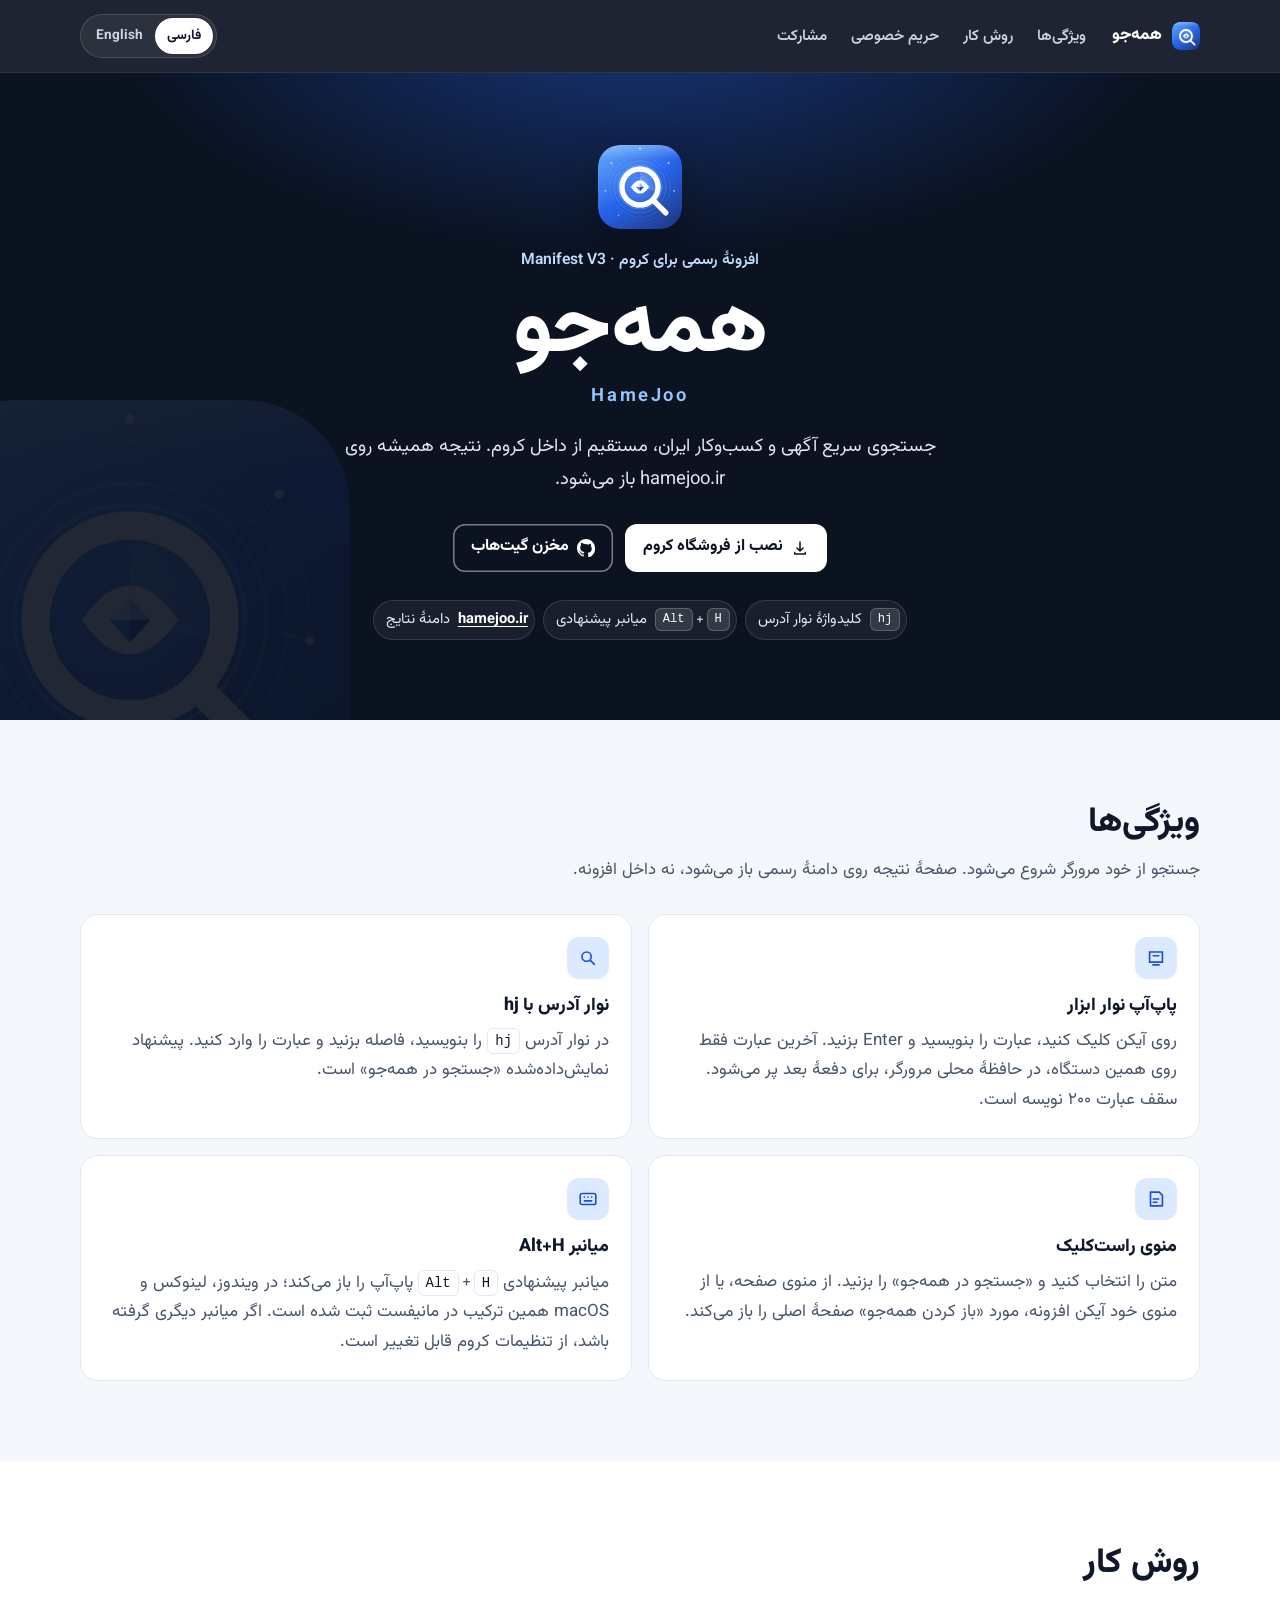
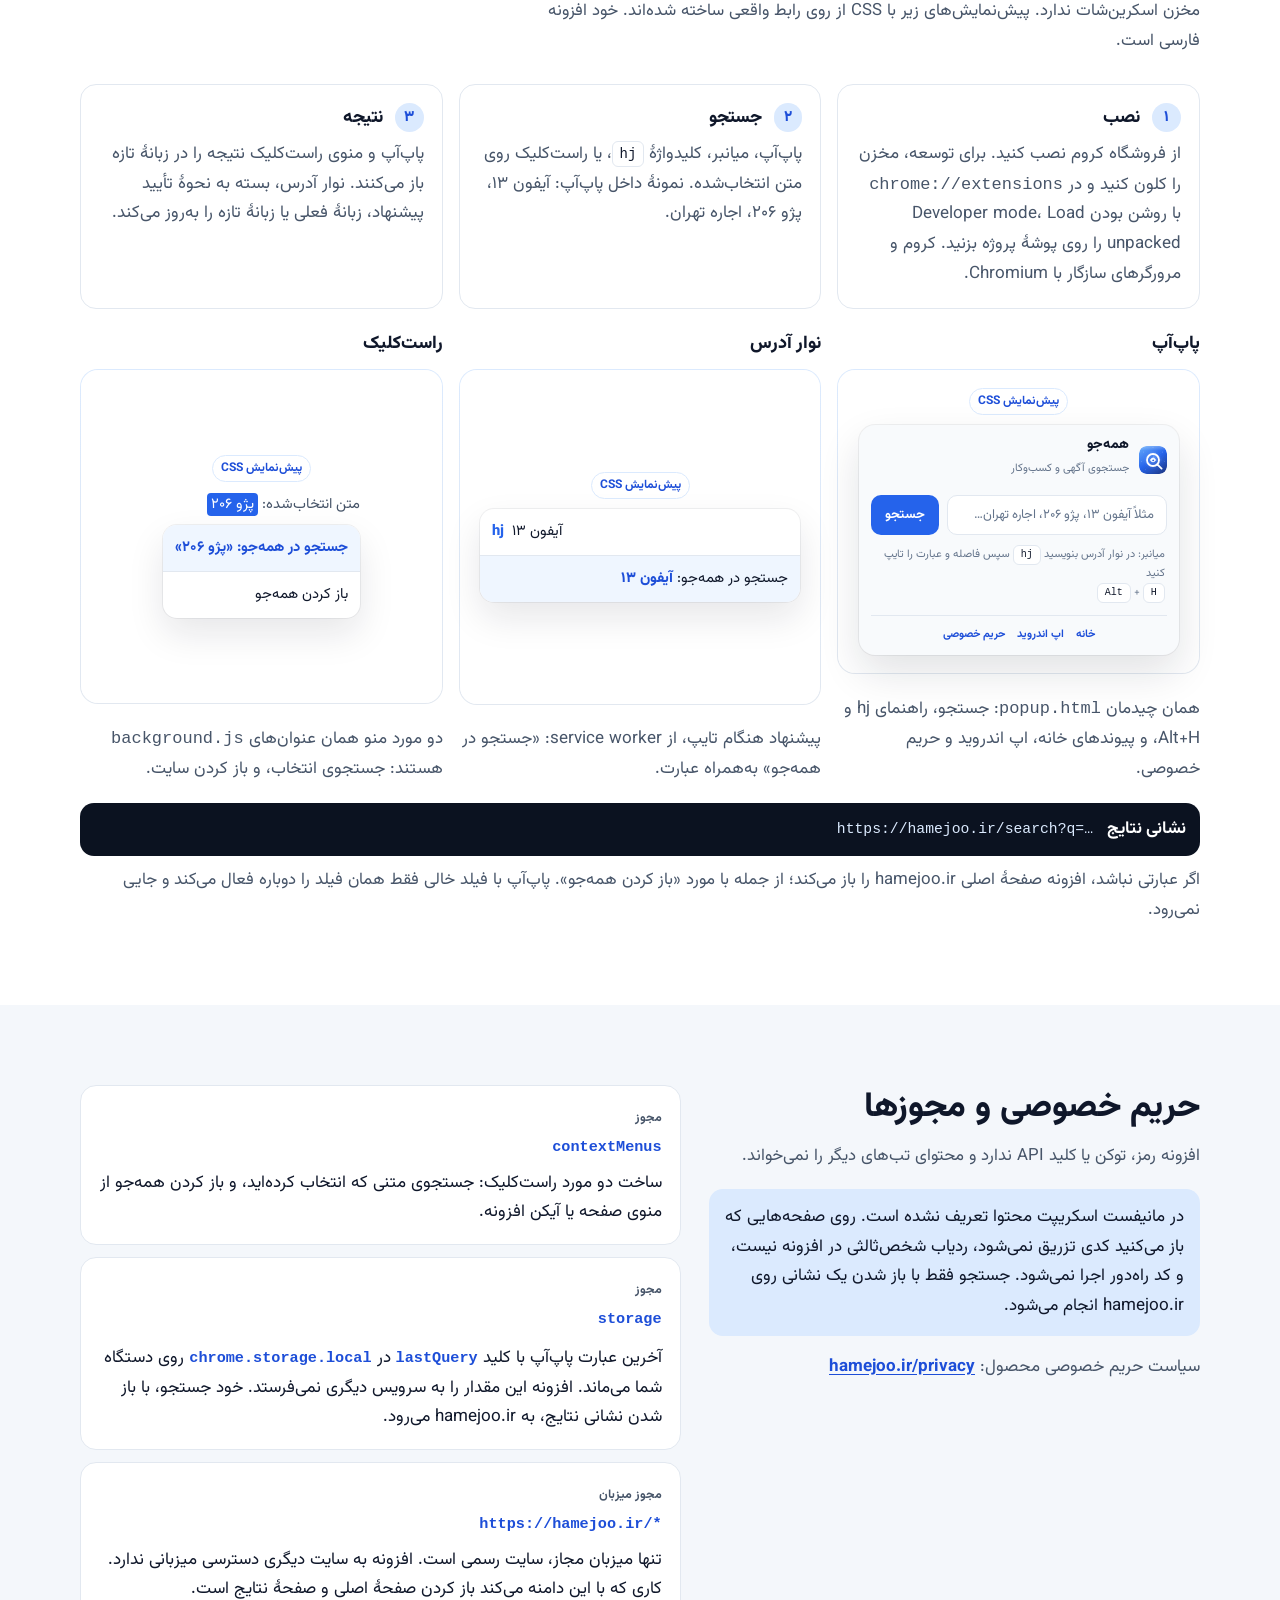
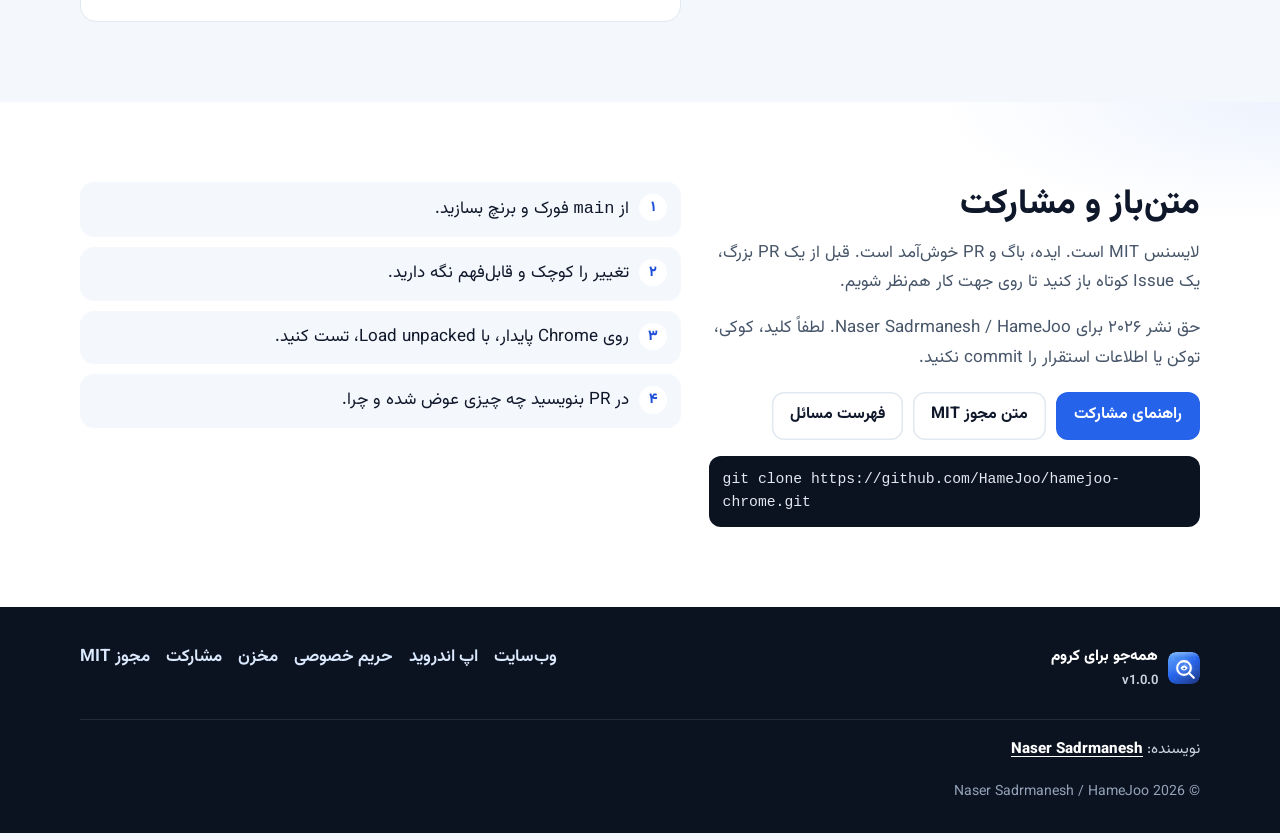
==== commit 80470fd0: "feat: use the current HameJoo logo on the site and extension Replace the Pages header, hero, footer," ====
--- a/docs/index.html
+++ b/docs/index.html
@@ -27,22 +27,23 @@
       property="og:description"
       content="افزونهٔ رسمی همه‌جو برای کروم. جستجوی آگهی و کسب‌وکار از پاپ‌آپ، نوار آدرس با کلیدواژهٔ hj، منوی راست‌کلیک و میانبر Alt+H. نتایج روی hamejoo.ir باز می‌شود."
     />
-    <meta property="og:image" content="https://hamejoo.github.io/hamejoo-chrome/icons/icon-512.png" />
+    <meta property="og:image" content="https://hamejoo.github.io/hamejoo-chrome/og-image.png" />
     <meta property="og:image:type" content="image/png" />
-    <meta property="og:image:width" content="512" />
-    <meta property="og:image:height" content="512" />
-    <meta property="og:image:alt" content="آیکن همه‌جو: ذره‌بین سفید و حرف ه روی زمینهٔ آبی" />
-    <meta name="twitter:card" content="summary" />
+    <meta property="og:image:width" content="1200" />
+    <meta property="og:image:height" content="630" />
+    <meta property="og:image:alt" content="همه‌جو، موتور جستجوی آگهی‌های ایران" />
+    <meta name="twitter:card" content="summary_large_image" />
     <meta name="twitter:title" content="همه‌جو برای کروم — جستجوی آگهی از داخل مرورگر" />
     <meta
       name="twitter:description"
       content="افزونهٔ رسمی همه‌جو برای کروم. جستجوی آگهی و کسب‌وکار از پاپ‌آپ، نوار آدرس با کلیدواژهٔ hj، منوی راست‌کلیک و میانبر Alt+H. نتایج روی hamejoo.ir باز می‌شود."
     />
-    <meta name="twitter:image" content="https://hamejoo.github.io/hamejoo-chrome/icons/icon-512.png" />
-    <meta name="twitter:image:alt" content="آیکن همه‌جو: ذره‌بین سفید و حرف ه روی زمینهٔ آبی" />
+    <meta name="twitter:image" content="https://hamejoo.github.io/hamejoo-chrome/og-image.png" />
+    <meta name="twitter:image:alt" content="همه‌جو، موتور جستجوی آگهی‌های ایران" />
+    <link rel="icon" href="icons/hamejoo-app-icon.svg" type="image/svg+xml" />
     <link rel="icon" href="icons/icon-32.png" type="image/png" sizes="32x32" />
     <link rel="icon" href="icons/icon-16.png" type="image/png" sizes="16x16" />
-    <link rel="apple-touch-icon" href="icons/icon-128.png" />
+    <link rel="apple-touch-icon" href="icons/apple-touch-icon.png" sizes="180x180" />
     <link rel="preload" href="fonts/vazirmatn-wght.woff2" as="font" type="font/woff2" crossorigin />
     <link rel="stylesheet" href="styles.css" />
     <script>
@@ -77,7 +78,7 @@
         "description": "جستجوی سریع آگهی و کسب‌وکار در همه‌جو از نوار آدرس، منوی راست‌کلیک و پاپ‌آپ.",
         "url": "https://hamejoo.github.io/hamejoo-chrome/",
         "installUrl": "https://chromewebstore.google.com/detail/hhchlcjldhlccicaaeiifmfdbacedhoi",
-        "image": "https://hamejoo.github.io/hamejoo-chrome/icons/icon-512.png",
+        "image": "https://hamejoo.github.io/hamejoo-chrome/og-image.png",
         "codeRepository": "https://github.com/HameJoo/hamejoo-chrome",
         "license": "https://opensource.org/licenses/MIT",
         "author": {
@@ -102,7 +103,7 @@
     <header class="site-header">
       <div class="wrap header-inner">
         <a class="brand" href="#top">
-          <img src="icons/icon-32.png" width="28" height="28" alt="" />
+          <img src="icons/hamejoo-app-icon.svg" width="28" height="28" alt="" />
           <span lang="fa">همه‌جو</span>
           <span class="sr-only" data-en>HameJoo</span>
         </a>
@@ -139,7 +140,7 @@
       <section class="hero" aria-labelledby="hero-title">
         <img
           class="hero-watermark"
-          src="icons/icon-512.png"
+          src="icons/hamejoo-app-icon.svg"
           width="512"
           height="512"
           alt=""
@@ -149,7 +150,7 @@
         <div class="wrap hero-inner">
           <img
             class="hero-logo"
-            src="icons/icon-128.png"
+            src="icons/hamejoo-app-icon.svg"
             width="84"
             height="84"
             alt=""
@@ -378,7 +379,7 @@
                 <p class="mock-tag"><span data-fa>پیش‌نمایش CSS</span><span data-en>CSS preview</span></p>
                 <div class="mock-popup" lang="fa" dir="rtl">
                   <div class="mock-head">
-                    <img src="icons/icon-48.png" width="28" height="28" alt="" />
+                    <img src="icons/hamejoo-app-icon.svg" width="28" height="28" alt="" />
                     <div>
                       <strong>همه‌جو</strong>
                       <span>جستجوی آگهی و کسب‌وکار</span>
@@ -592,7 +593,7 @@
     <footer class="site-footer">
       <div class="wrap footer-inner">
         <div class="footer-brand">
-          <img src="icons/icon-48.png" width="32" height="32" alt="" />
+          <img src="icons/hamejoo-app-icon.svg" width="32" height="32" alt="" />
           <p>
             <span data-fa>همه‌جو برای کروم</span>
             <span data-en>HameJoo for Chrome</span>
